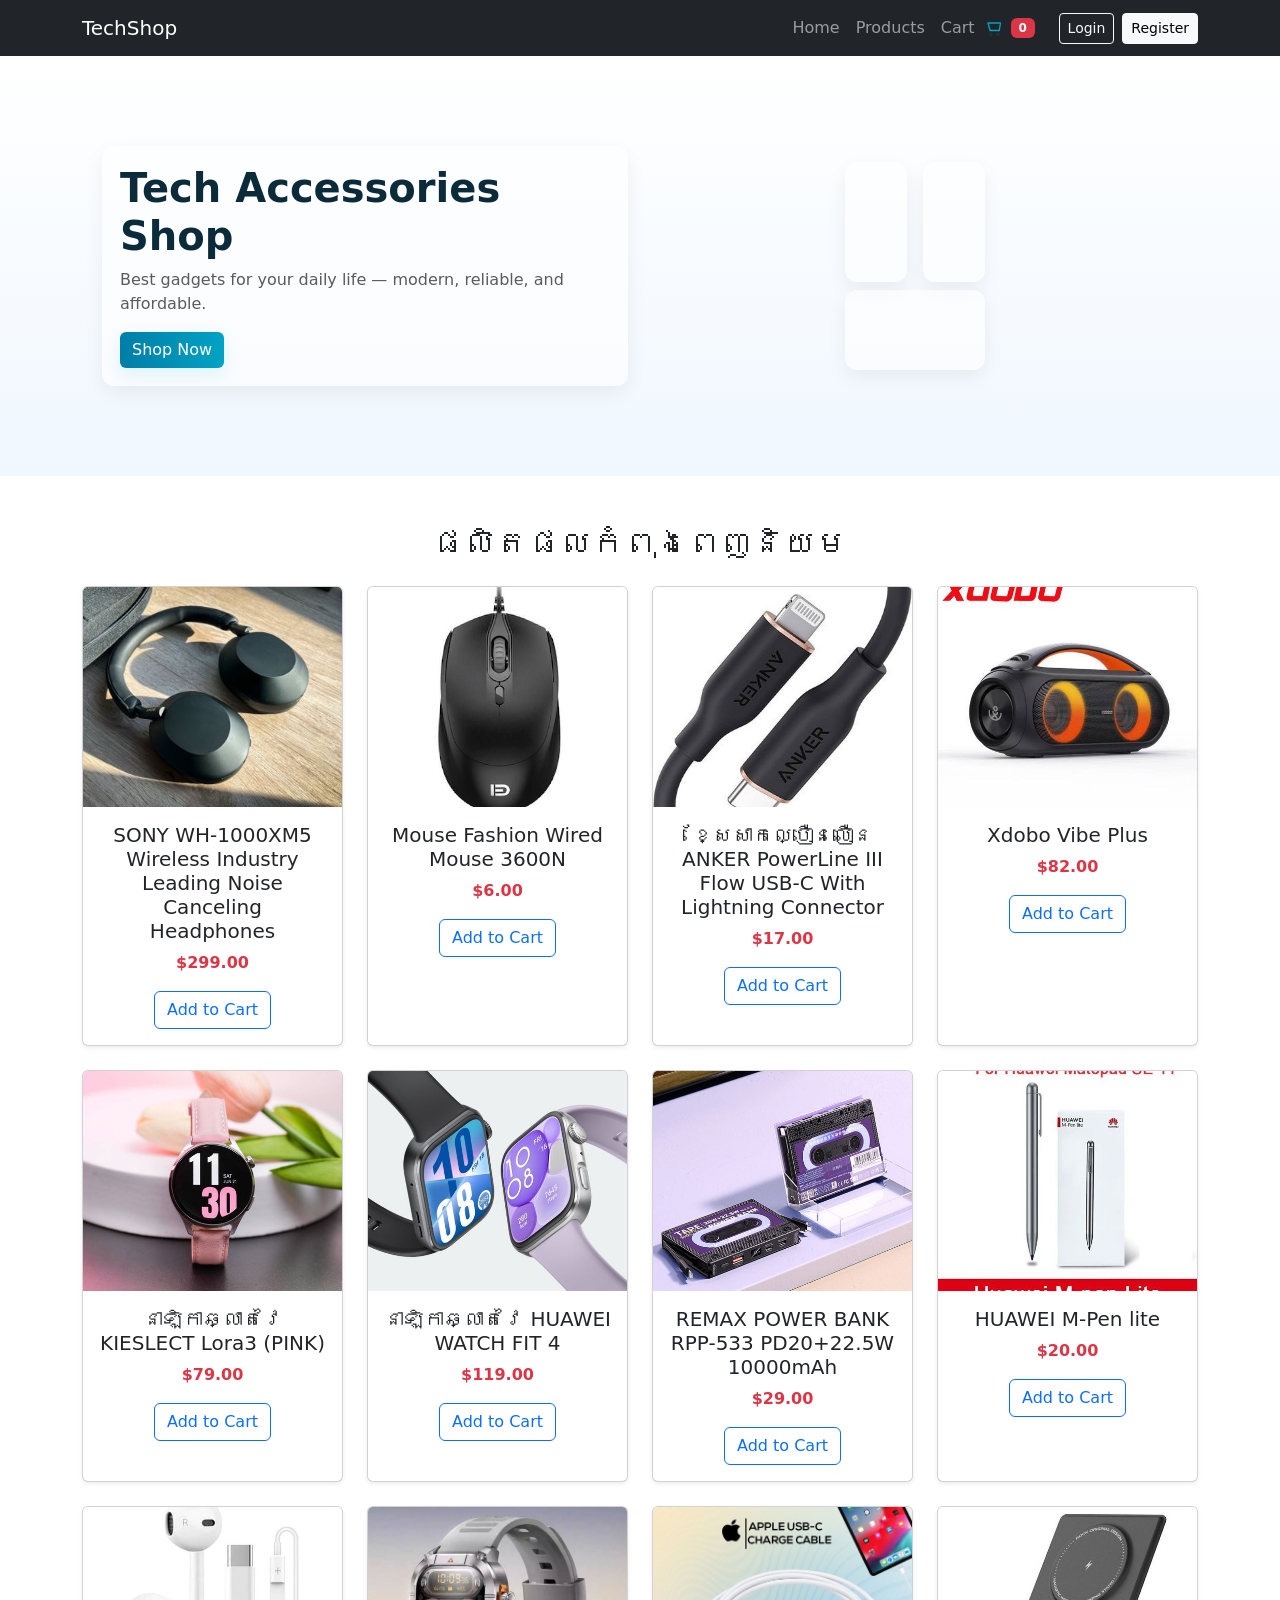
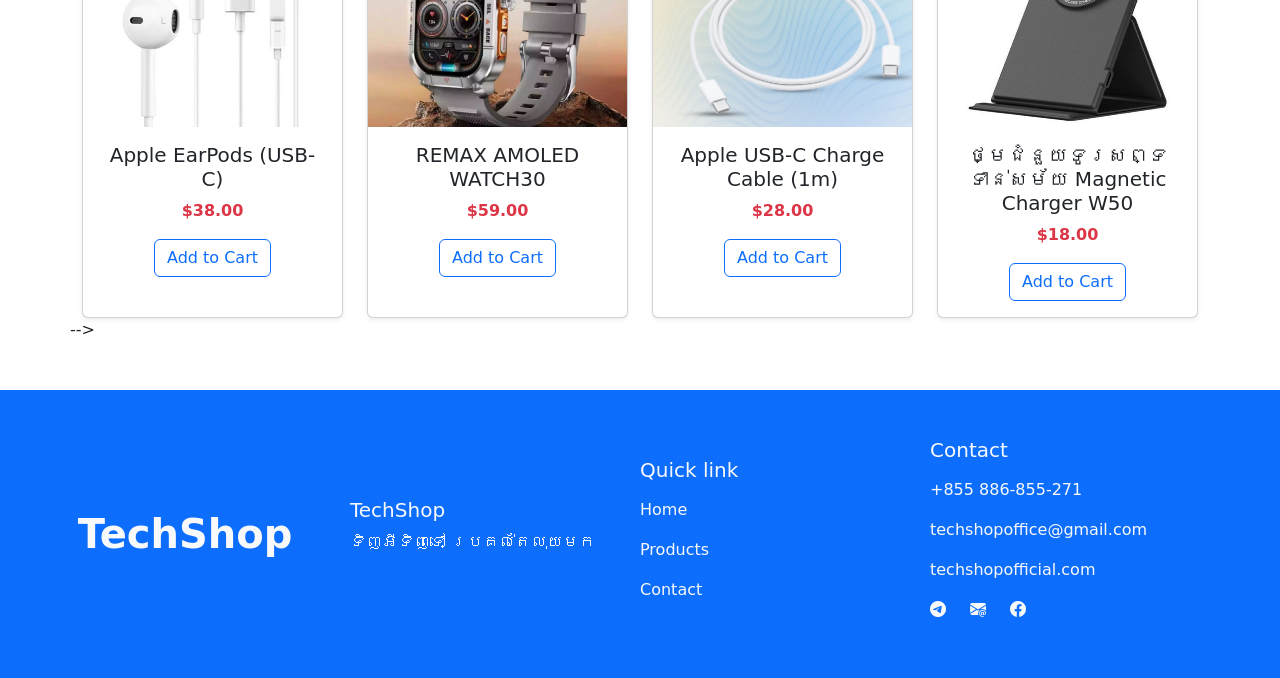
==== index.html @ 08ce8301 "1" ====
<!DOCTYPE html>
<html lang="en">
  <head>
    <meta charset="UTF-8" />
    <title>Tech Accessories Shop</title>
    <link href="assets/css/bootstrap.css" rel="stylesheet" />
    <link
      rel="stylesheet"
      href="https://cdn.jsdelivr.net/npm/bootstrap-icons@1.13.1/font/bootstrap-icons.min.css"
    />
    <link
      href="https://fonts.googleapis.com/css2?family=Hanuman:wght@100;300;400;700;900&display=swap"
      rel="stylesheet"
    />
    <link rel="stylesheet" href="css/style.css" />
    <link rel="stylesheet" href="assets/css/auth-cart.css" />
    <link rel="stylesheet" href="assets/css/hero-bg.css" />

    <style>
      .card-img-top {
        width: 100%;
        height: 220px;
        object-fit: cover;
      }
      .card {
        height: 100%;
        transition: transform 0.3s ease;
        cursor: pointer;
      }
      .card:hover {
        transform: scale(1.03);
        box-shadow: 0 6px 18px rgba(0, 0, 0, 0.12);
      }
    </style>
  </head>
  <body style="min-height: 100vh; display: flex; flex-direction: column">
    <!-- Navbar -->
    <nav class="navbar navbar-expand-lg navbar-dark bg-dark">
      <div class="container">
        <a class="navbar-brand" href="index.html">TechShop</a>
        <button
          class="navbar-toggler"
          type="button"
          data-bs-toggle="collapse"
          data-bs-target="#navbarNav"
        >
          <span class="navbar-toggler-icon"></span>
        </button>
        <div class="collapse navbar-collapse" id="navbarNav">
          <ul class="navbar-nav ms-auto align-items-center">
            <li class="nav-item">
              <a class="nav-link" href="index.html">Home</a>
            </li>
            <li class="nav-item">
              <a class="nav-link" href="products.html">Products</a>
            </li>
            <li class="nav-item">
              <a class="nav-link d-flex align-items-center" href="cart.html">
                Cart
                <img
                  src="assets/icons/cart.svg"
                  class="nav-icon ms-2"
                  alt="Cart"
                />
                <span id="cart-badge" class="badge bg-danger ms-2">0</span>
              </a>
            </li>
            <li class="nav-item">
              <div
                id="auth-container"
                class="d-flex align-items-center ms-3"
              ></div>
            </li>
          </ul>
        </div>
      </div>
    </nav>

    <!-- Hero Section -->
    <section class="hero-hero position-relative">
      <div class="hero-content container">
        <div class="row g-4 align-items-center">
          <div class="col-md-6">
            <div class="card-placeholder">
              <h1 class="fw-bold">Tech Accessories Shop</h1>
              <p class="text-muted">
                Best gadgets for your daily life — modern, reliable, and
                affordable.
              </p>
              <a href="products.html" class="btn btn-primary">Shop Now</a>
            </div>
          </div>
          <div class="col-md-6 d-none d-md-flex justify-content-center">
            <div class="row g-3">
              <div class="col-6">
                <div class="card-placeholder" style="height: 120px"></div>
              </div>
              <div class="col-6">
                <div class="card-placeholder" style="height: 120px"></div>
              </div>
              <div class="col-12 mt-2">
                <div class="card-placeholder" style="height: 80px"></div>
              </div>
            </div>
          </div>
        </div>
      </div>
      <!-- <div class="icon-group-hero">
        <img src="assets/icons/cart.svg" alt="cart" />
        <img src="assets/icons/search.svg" alt="search" />
        <img src="assets/icons/user.svg" alt="user" />
        <img src="assets/icons/phone.svg" alt="phone" />
        <img src="assets/icons/truck.svg" alt="truck" />
        <img src="assets/icons/tag.svg" alt="tag" />
      </div> -->
    </section>

    <!-- Products -->
    <section class="container my-5 flex-grow-1">
      <h2 class="text-center mb-4">ផលិតផលកំពុងពេញនិយម</h2>

      <div class="row g-4" id="homepage-products">
        <!-- Product cards inserted statically below -->
        <div class="col-md-3">
          <div class="card h-100 shadow-sm" onclick="goToDetail(1)">
            <img
              src="assets/images/sonyhead.jpg"
              class="card-img-top"
              alt="SONY WH-1000XM5"
            />
            <div class="card-body text-center">
              <h5 class="card-title">
                SONY WH-1000XM5 Wireless Industry Leading Noise Canceling
                Headphones
              </h5>
              <p class="card-text">
                <span class="text-danger fw-bold">$299.00</span>
              </p>
              <button
                class="btn btn-outline-primary"
                onclick="event.stopPropagation(); addToCart(1, 'SONY WH-1000XM5 Wireless Industry Leading Noise Canceling Headphones', 299)"
              >
                Add to Cart
              </button>
            </div>
          </div>
        </div>

        <div class="col-md-3">
          <div class="card h-100 shadow-sm" onclick="goToDetail(2)">
            <img
              src="assets/images/mouse.jpg"
              class="card-img-top"
              alt="Mouse Fashion Wired Mouse 3600N"
            />
            <div class="card-body text-center">
              <h5 class="card-title">Mouse Fashion Wired Mouse 3600N</h5>
              <p class="card-text">
                <span class="text-danger fw-bold">$6.00</span>
              </p>
              <button
                class="btn btn-outline-primary"
                onclick="event.stopPropagation(); addToCart(2, 'Mouse Fashion Wired Mouse 3600N', 6)"
              >
                Add to Cart
              </button>
            </div>
          </div>
        </div>

        <div class="col-md-3">
          <div class="card h-100 shadow-sm" onclick="goToDetail(3)">
            <img
              src="assets/images/chargAnker.jpg"
              class="card-img-top"
              alt="ANKER PowerLine III"
            />
            <div class="card-body text-center">
              <h5 class="card-title">
                ខ្សែសាកល្បឿនលឿន ANKER PowerLine III Flow USB-C With Lightning
                Connector
              </h5>
              <p class="card-text">
                <span class="text-danger fw-bold">$17.00</span>
              </p>
              <button
                class="btn btn-outline-primary"
                onclick="event.stopPropagation(); addToCart(3, 'ANKER PowerLine III Flow USB-C', 17)"
              >
                Add to Cart
              </button>
            </div>
          </div>
        </div>

        <div class="col-md-3">
          <div class="card h-100 shadow-sm" onclick="goToDetail(4)">
            <img
              src="assets/images/speaker.jpg"
              class="card-img-top"
              alt="Xdobo Vibe Plus"
            />
            <div class="card-body text-center">
              <h5 class="card-title">Xdobo Vibe Plus</h5>
              <p class="card-text">
                <span class="text-danger fw-bold">$82.00</span>
              </p>
              <button
                class="btn btn-outline-primary"
                onclick="event.stopPropagation(); addToCart(4, 'Xdobo Vibe Plus', 82)"
              >
                Add to Cart
              </button>
            </div>
          </div>
        </div>

        <!-- Row 2 -->
        <div class="col-md-3">
          <div class="card h-100 shadow-sm" onclick="goToDetail(7)">
            <img
              src="assets/images/នាឡិកាឆ្លាតវៃ ​KIESLECT Lora3 (PINK.jpg"
              class="card-img-top"
              alt="KIESLECT Lora3 (PINK)"
            />
            <div class="card-body text-center">
              <h5 class="card-title">នាឡិកាឆ្លាតវៃ KIESLECT Lora3 (PINK)</h5>
              <p class="card-text">
                <span class="text-danger fw-bold">$79.00</span>
              </p>
              <button
                class="btn btn-outline-primary"
                onclick="event.stopPropagation(); addToCart(7, 'KIESLECT Lora3 (PINK)', 79)"
              >
                Add to Cart
              </button>
            </div>
          </div>
        </div>

        <div class="col-md-3">
          <div class="card h-100 shadow-sm" onclick="goToDetail(8)">
            <img
              src="assets/images/HUAWEI WATCH FIT 4.jpg"
              class="card-img-top"
              alt="HUAWEI WATCH FIT 4"
            />
            <div class="card-body text-center">
              <h5 class="card-title">នាឡិកាឆ្លាតវៃ HUAWEI WATCH FIT 4</h5>
              <p class="card-text">
                <span class="text-danger fw-bold">$119.00</span>
              </p>
              <button
                class="btn btn-outline-primary"
                onclick="event.stopPropagation(); addToCart(8, 'HUAWEI WATCH FIT 4', 119)"
              >
                Add to Cart
              </button>
            </div>
          </div>
        </div>

        <div class="col-md-3">
          <div class="card h-100 shadow-sm" onclick="goToDetail(9)">
            <img
              src="assets/images/ថ្មជំនួយទូរសព្ទ REMAX POWER BANK RPP-533 PD20+22.5W 10000mAh.jpg"
              class="card-img-top"
              alt="REMAX Power Bank"
            />
            <div class="card-body text-center">
              <h5 class="card-title">
                REMAX POWER BANK RPP-533 PD20+22.5W 10000mAh
              </h5>
              <p class="card-text">
                <span class="text-danger fw-bold">$29.00</span>
              </p>
              <button
                class="btn btn-outline-primary"
                onclick="event.stopPropagation(); addToCart(9, 'REMAX POWER BANK RPP-533', 29)"
              >
                Add to Cart
              </button>
            </div>
          </div>
        </div>

        <div class="col-md-3">
          <div class="card h-100 shadow-sm" onclick="goToDetail(10)">
            <img
              src="assets/images/HUAWEI M-Pen lite.jpg"
              class="card-img-top"
              alt="HUAWEI M-Pen lite"
            />
            <div class="card-body text-center">
              <h5 class="card-title">HUAWEI M-Pen lite</h5>
              <p class="card-text">
                <span class="text-danger fw-bold">$20.00</span>
              </p>
              <button
                class="btn btn-outline-primary"
                onclick="event.stopPropagation(); addToCart(10, 'HUAWEI M-Pen lite', 20)"
              >
                Add to Cart
              </button>
            </div>
          </div>
        </div>

        <!-- Row 3 
      <div class="col-md-3">
        <div class="card h-100 shadow-sm" onclick="goToDetail(11)">
          <img src="assets/images/POWER BANK CUKTECH CP24 40W ( 20000mAh ).jpg" class="card-img-top" alt="POWER BANK CUKTECH CP24" />
          <div class="card-body text-center">
            <h5 class="card-title">POWER BANK CUKTECH CP24 40W (20000mAh)</h5>
            <p class="card-text"><span class="text-danger fw-bold">$39.00</span></p>
            <button class="btn btn-outline-primary" onclick="event.stopPropagation(); addToCart(11, 'POWER BANK CUKTECH CP24', 39)">
              Add to Cart
            </button>
          </div>
        </div>
      </div>

      <div class="col-md-3">
        <div class="card h-100 shadow-sm" onclick="goToDetail(12)">
          <img src="assets/images/adapter.jpg" class="card-img-top" alt="LDNIO USB-A+C HUB" />
          <div class="card-body text-center">
            <h5 class="card-title">LDNIO USB-A+C HUB 4 IN 1 Adapter DS-114uc</h5>
            <p class="card-text"><span class="text-danger fw-bold">$29.00</span></p>
            <button class="btn btn-outline-primary" onclick="event.stopPropagation(); addToCart(12, 'LDNIO USB-A+C HUB DS-114uc', 29)">
              Add to Cart
            </button>
          </div>
        </div>
      </div>

      <div class="col-md-3">
        <div class="card h-100 shadow-sm" onclick="goToDetail(13)">
          <img src="assets/images/Speaker Divoom Minitoo.jpg" class="card-img-top" alt="Speaker Divoom Minitoo" />
          <div class="card-body text-center">
            <h5 class="card-title">Speaker Divoom Minitoo</h5>
            <p class="card-text"><span class="text-danger fw-bold">$39.00</span></p>
            <button class="btn btn-outline-primary" onclick="event.stopPropagation(); addToCart(13, 'Speaker Divoom Minitoo', 39)">
              Add to Cart
            </button>
          </div>
        </div>
      </div> -->

        <!-- Row 4 
      <div class="col-md-3">
        <div class="card h-100 shadow-sm" onclick="goToDetail(14)">
          <img src="assets/images/BMTJ GRAMMY SINCE 2007.jpg" class="card-img-top" alt="BMTJ GRAMMY" />
          <div class="card-body text-center">
            <h5 class="card-title">BMTJ GRAMMY SINCE 2007</h5>
            <p class="card-text"><span class="text-danger fw-bold">$17.00</span></p>
            <button class="btn btn-outline-primary" onclick="event.stopPropagation(); addToCart(14, 'BMTJ GRAMMY SINCE 2007', 17)">
              Add to Cart
            </button>
          </div>
        </div>
      </div>

      <div class="col-md-3">
        <div class="card h-100 shadow-sm" onclick="goToDetail(15)">
          <img src="assets/images/Speaker Divoom Tiivoo2 (White).jpg" class="card-img-top" alt="Tiivoo2" />
          <div class="card-body text-center">
            <h5 class="card-title">Speaker Divoom Tiivoo2 (White)</h5>
            <p class="card-text"><span class="text-danger fw-bold">$69.00</span></p>
            <button class="btn btn-outline-primary" onclick="event.stopPropagation(); addToCart(15, 'Speaker Divoom Tiivoo2 (White)', 69)">
              Add to Cart
            </button>
          </div>
        </div>
      </div>

      <div class="col-md-3">
        <div class="card h-100 shadow-sm" onclick="goToDetail(16)">
          <img src="assets/images/ឧបករណ៍បំពងសម្លេង​ SONY SES-XE200 Bluetooth.jpg" class="card-img-top" alt="SONY SES-XE200" />
          <div class="card-body text-center">
            <h5 class="card-title">ឧបករណ៍បំពងសម្លេង SONY SES-XE200 Bluetooth</h5>
            <p class="card-text"><span class="text-danger fw-bold">$109.00</span></p>
            <button class="btn btn-outline-primary" onclick="event.stopPropagation(); addToCart(16, 'SONY SES-XE200 Bluetooth', 109)">
              Add to Cart
            </button>
          </div>
        </div>
      </div>

      <!-- Row 5 -->
        <div class="col-md-3">
          <div class="card h-100 shadow-sm" onclick="goToDetail(17)">
            <img
              src="assets/images/Apple EarPods គុណភាពខ្ពស និងប្រើឌុយ USB-C.jpg"
              class="card-img-top"
              alt="Apple EarPods"
            />
            <div class="card-body text-center">
              <h5 class="card-title">Apple EarPods (USB-C)</h5>
              <p class="card-text">
                <span class="text-danger fw-bold">$38.00</span>
              </p>
              <button
                class="btn btn-outline-primary"
                onclick="event.stopPropagation(); addToCart(17, 'Apple EarPods (USB-C)', 38)"
              >
                Add to Cart
              </button>
            </div>
          </div>
        </div>

        <div class="col-md-3">
          <div class="card h-100 shadow-sm" onclick="goToDetail(18)">
            <img
              src="assets/images/REMAX AMOLED WATCH30.jpg"
              class="card-img-top"
              alt="REMAX AMOLED WATCH30"
            />
            <div class="card-body text-center">
              <h5 class="card-title">REMAX AMOLED WATCH30</h5>
              <p class="card-text">
                <span class="text-danger fw-bold">$59.00</span>
              </p>
              <button
                class="btn btn-outline-primary"
                onclick="event.stopPropagation(); addToCart(18, 'REMAX AMOLED WATCH30', 59)"
              >
                Add to Cart
              </button>
            </div>
          </div>
        </div>

        <div class="col-md-3">
          <div class="card h-100 shadow-sm" onclick="goToDetail(19)">
            <img
              src="assets/images/Apple USB-C Charge Cable (1m).jpg"
              class="card-img-top"
              alt="Apple USB-C Cable"
            />
            <div class="card-body text-center">
              <h5 class="card-title">Apple USB-C Charge Cable (1m)</h5>
              <p class="card-text">
                <span class="text-danger fw-bold">$28.00</span>
              </p>
              <button
                class="btn btn-outline-primary"
                onclick="event.stopPropagation(); addToCart(19, 'Apple USB-C Charge Cable (1m)', 28)"
              >
                Add to Cart
              </button>
            </div>
          </div>
        </div>

        <div class="col-md-3">
          <div class="card h-100 shadow-sm" onclick="goToDetail(20)">
            <img
              src="assets/images/ថ្មជំនួយទូរសព្ទទាន់សម័យ Magnetic Charger W50.jpg"
              class="card-img-top"
              alt="Magnetic Charger W50"
            />
            <div class="card-body text-center">
              <h5 class="card-title">
                ថ្មជំនួយទូរសព្ទទាន់សម័យ Magnetic Charger W50
              </h5>
              <p class="card-text">
                <span class="text-danger fw-bold">$18.00</span>
              </p>
              <button
                class="btn btn-outline-primary"
                onclick="event.stopPropagation(); addToCart(20, 'Magnetic Charger W50', 18)"
              >
                Add to Cart
              </button>
            </div>
          </div>
        </div>
        -->
      </div>
    </section>

    <!-- Footer -->
    <footer class="">
      <div class="container-fluid bg-primary text-light">
        <nav class="navbar p-5">
          <div class="row align-items-center justify-content-between w-100">
            <div class="col-3 text-center">
              <a href="#" class="navbar-brand fs-1 fw-bold text-light"
                >TechShop</a
              >
            </div>
            <div class="col-3 text-start">
              <h5>TechShop</h5>
              <p>ទិញអីទិញទៅ ប្រគល់តែលុយមក​</p>
            </div>
            <div class="col-3 text-start">
              <h5>Quick link</h5>
              <ul class="navbar-nav">
                <li class="nav-item">
                  <a href="#" class="nav-link text-light">Home</a>
                </li>
                <li class="nav-item">
                  <a href="products.html" class="nav-link text-light"
                    >Products</a
                  >
                </li>
                <li class="nav-item">
                  <a href="#" class="nav-link text-light">Contact</a>
                </li>
              </ul>
            </div>
            <div class="col-3 text-start">
              <h5>Contact</h5>
              <ul class="navbar-nav">
                <li class="nav-item">
                  <a href="" class="nav-link text-light">+855 886-855-271</a>
                </li>
                <li class="nav-item">
                  <a href="#" class="nav-link text-light"
                    >techshopoffice@gmail.com</a
                  >
                </li>
                <li class="nav-item">
                  <a href="" class="nav-link text-light"
                    >techshopofficial.com</a
                  >
                </li>
              </ul>
              <ul class="navbar-nav d-flex flex-row gap-3">
                <li class="nav-item">
                  <a href="https://t.me/HORSOHENG" class="nav-link text-light"
                    ><i class="bi bi-telegram me-2"></i
                  ></a>
                </li>
                <li class="nav-item">
                  <a href="#" class="nav-link text-light"
                    ><i class="bi bi-envelope-at-fill me-2"></i
                  ></a>
                </li>
                <li class="nav-item">
                  <a
                    href="https://www.facebook.com/heng.mayweather"
                    class="nav-link text-light"
                    ><i class="bi bi-facebook me-2"></i
                  ></a>
                </li>
              </ul>
            </div>
          </div>
        </nav>
      </div>
    </footer>

    <!-- Bootstrap JS -->
    <script src="assets/js/bootstrap.bundle.min.js"></script>

    <!-- Add to Cart + Navigation JS -->
    <script>
      // Add to cart using localStorage (keeps cart after refresh)
      function addToCart(id, name, price) {
        let cart = JSON.parse(localStorage.getItem("cart")) || [];
        const existing = cart.find((i) => i.id === id);

        if (existing) {
          existing.quantity++;
        } else {
          cart.push({ id, name, price, quantity: 1 });
        }

        localStorage.setItem("cart", JSON.stringify(cart));
        // Simple feedback
        alert(name + " added to cart");
      }

      // Navigate to product detail page
      function goToDetail(id) {
        window.location.href = "product-detail.html?id=" + id;
      }
    </script>
    <script src="assets/js/auth-cart.js"></script>
  </body>
</html>
---- assets/css/auth-cart.css ----
/* auth-cart.css
   Paste this file to assets/css/auth-cart.css and include it in your pages.
*/

.auth-modal {
  position: fixed;
  inset: 0;
  display: flex;
  align-items: center;
  justify-content: center;
  background: rgba(0,0,0,0.45);
  z-index: 9999;
}
.auth-content {
  background: #fff;
  padding: 20px;
  border-radius: 8px;
  width: 320px;
  box-shadow: 0 8px 24px rgba(0,0,0,0.2);
}
.auth-content h5 {
  margin-bottom: 12px;
}
.auth-content .form-control {
  height: 40px;
}
---- assets/css/hero-bg.css ----
.hero-hero {
  background-image: url('../images/bg-hero.png');
  background-size: cover;
  background-position: center;
  background-repeat: no-repeat;
  min-height: 420px;
  display: flex;
  align-items: center;
  justify-content: center;
  padding: 60px 20px;
  color: #0b2b3a;
  position: relative;
  overflow: hidden;
}
.hero-hero::before {
  content: "";
  position: absolute;
  inset: 0;
  background: linear-gradient(180deg, rgba(255,255,255,0.6), rgba(230,242,255,0.6));
  pointer-events: none;
}
.hero-content { position: relative; z-index: 2; max-width: 1100px; width: 100%; }
.card-placeholder {
  background: rgba(255,255,255,0.6);
  border-radius: 12px;
  box-shadow: 0 8px 20px rgba(0,0,0,0.06);
  padding: 18px;
}
.icon-group-hero { position: absolute; right: 28px; bottom: 18px; display: flex; gap: 12px; z-index: 3; }
.icon-group-hero img, .icon-group-hero svg {
  width: 36px; height: 36px; border-radius: 6px; padding: 6px;
  background: rgba(255,255,255,0.6); box-shadow: 0 6px 14px rgba(0,0,0,0.06);
}
.nav-icon { width:20px; height:20px; vertical-align:middle; margin-left:6px; filter: drop-shadow(0 1px 0 rgba(0,0,0,0.05)); }
.btn-primary {
  background: linear-gradient(90deg,#007ea7,#00a3c4); border: none; box-shadow: 0 6px 18px rgba(0,163,196,0.12);
}
.btn-primary:hover { transform: translateY(-2px); }
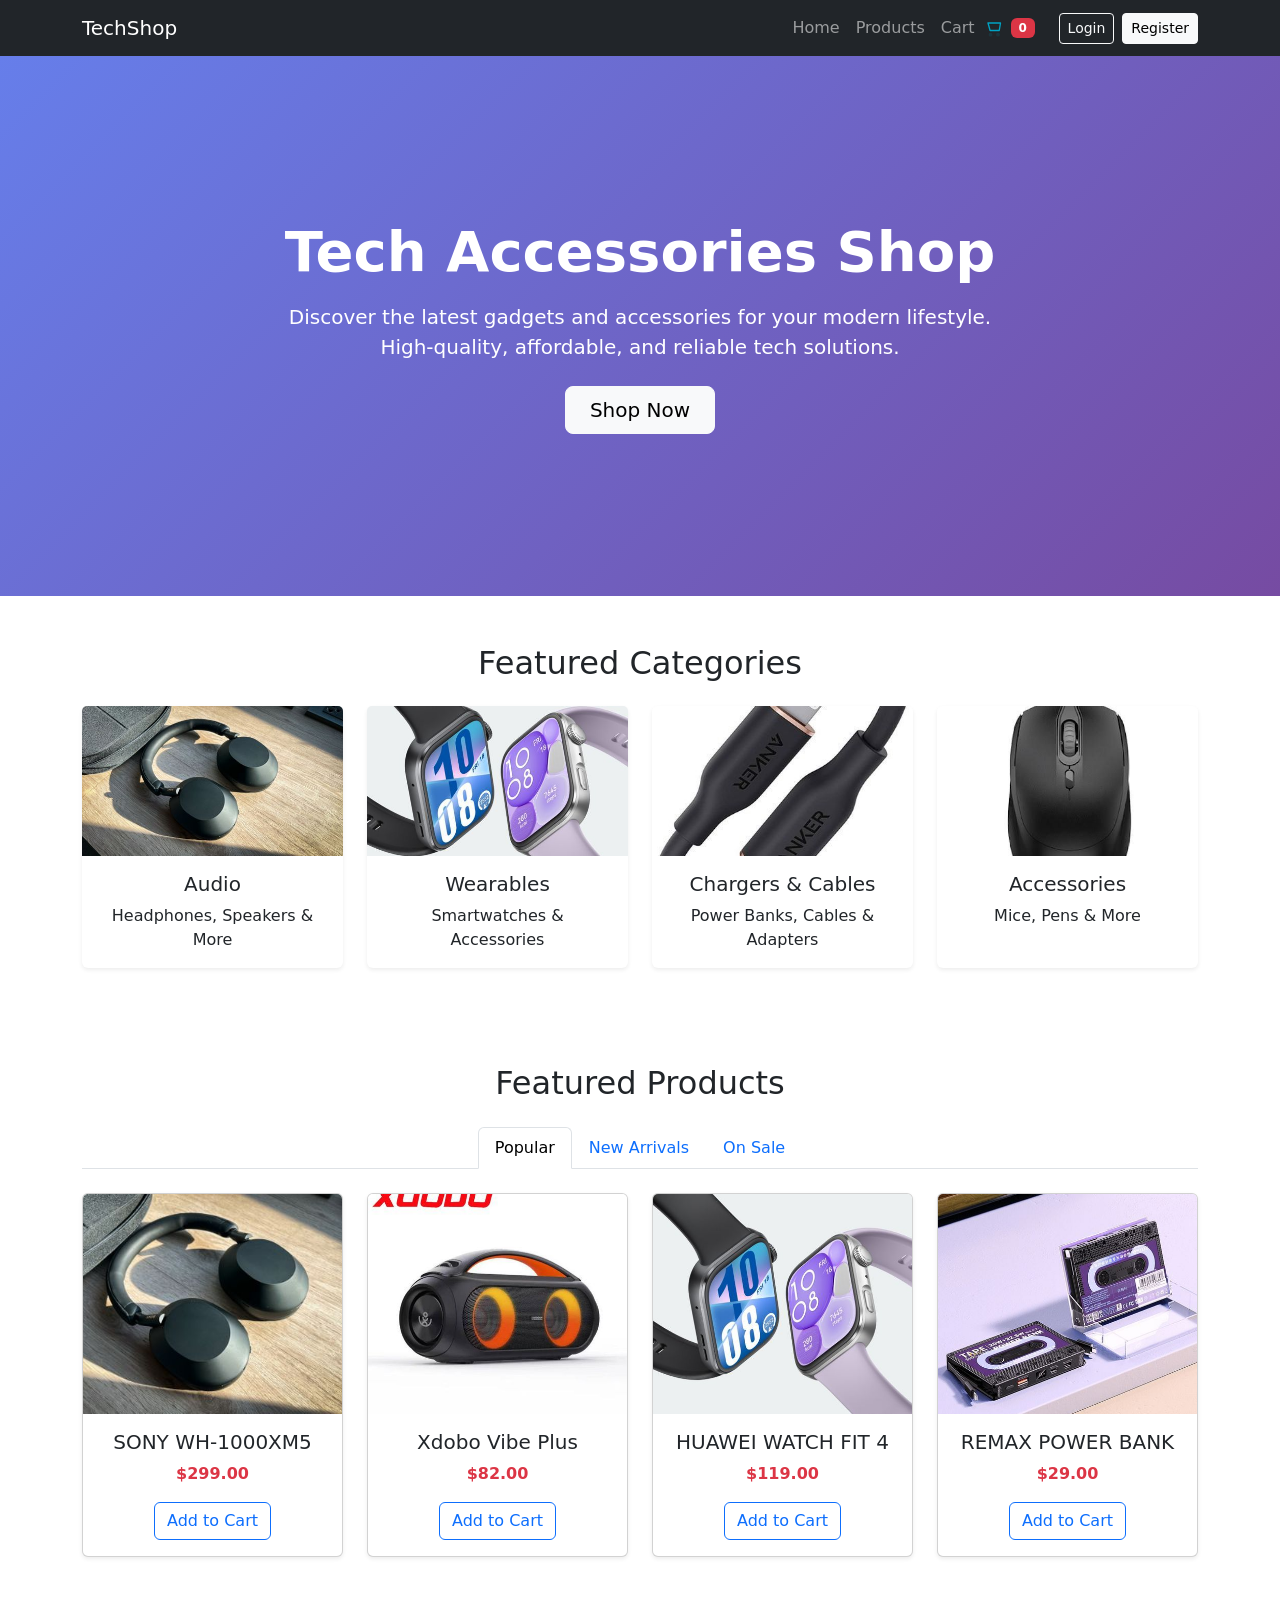
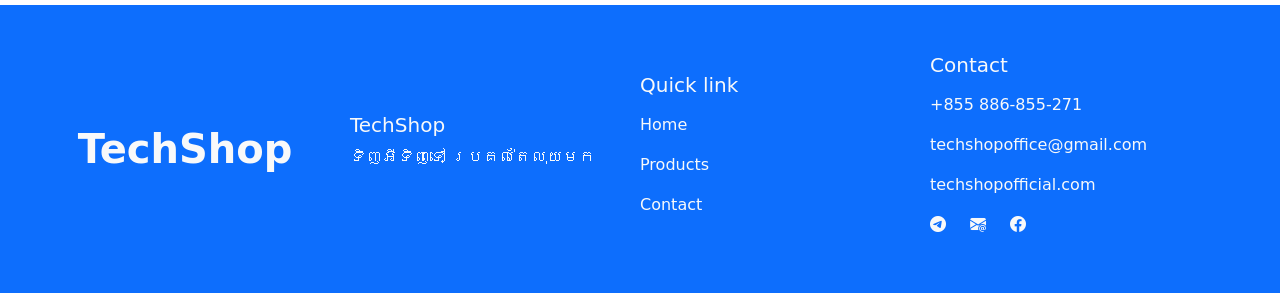
==== commit 972a7d9f: "2" ====
--- a/index.html
+++ b/index.html
@@ -30,6 +30,11 @@
       .card:hover {
         transform: scale(1.03);
         box-shadow: 0 6px 18px rgba(0, 0, 0, 0.12);
+      }
+      .category-card:hover {
+        transform: scale(1.05);
+        box-shadow: 0 8px 25px rgba(0, 0, 0, 0.15);
+        cursor: pointer;
       }
     </style>
   </head>
@@ -77,408 +82,469 @@
     </nav>
 
     <!-- Hero Section -->
-    <section class="hero-hero position-relative">
-      <div class="hero-content container">
-        <div class="row g-4 align-items-center">
-          <div class="col-md-6">
-            <div class="card-placeholder">
-              <h1 class="fw-bold">Tech Accessories Shop</h1>
-              <p class="text-muted">
-                Best gadgets for your daily life — modern, reliable, and
-                affordable.
-              </p>
-              <a href="products.html" class="btn btn-primary">Shop Now</a>
-            </div>
-          </div>
-          <div class="col-md-6 d-none d-md-flex justify-content-center">
-            <div class="row g-3">
-              <div class="col-6">
-                <div class="card-placeholder" style="height: 120px"></div>
-              </div>
-              <div class="col-6">
-                <div class="card-placeholder" style="height: 120px"></div>
-              </div>
-              <div class="col-12 mt-2">
-                <div class="card-placeholder" style="height: 80px"></div>
-              </div>
-            </div>
+    <section
+      class="hero-section position-relative text-center text-white py-5"
+      style="
+        background: linear-gradient(135deg, #667eea 0%, #764ba2 100%);
+        min-height: 60vh;
+        display: flex;
+        align-items: center;
+      "
+    >
+      <div class="container">
+        <div class="row justify-content-center">
+          <div class="col-lg-8">
+            <h1 class="display-4 fw-bold mb-3">Tech Accessories Shop</h1>
+            <p class="lead mb-4">
+              Discover the latest gadgets and accessories for your modern
+              lifestyle. High-quality, affordable, and reliable tech solutions.
+            </p>
+            <a href="products.html" class="btn btn-light btn-lg px-4 py-2"
+              >Shop Now</a
+            >
           </div>
         </div>
       </div>
-      <!-- <div class="icon-group-hero">
-        <img src="assets/icons/cart.svg" alt="cart" />
-        <img src="assets/icons/search.svg" alt="search" />
-        <img src="assets/icons/user.svg" alt="user" />
-        <img src="assets/icons/phone.svg" alt="phone" />
-        <img src="assets/icons/truck.svg" alt="truck" />
-        <img src="assets/icons/tag.svg" alt="tag" />
-      </div> -->
     </section>
 
-    <!-- Products -->
-    <section class="container my-5 flex-grow-1">
-      <h2 class="text-center mb-4">ផលិតផលកំពុងពេញនិយម</h2>
-
-      <div class="row g-4" id="homepage-products">
-        <!-- Product cards inserted statically below -->
+    <!-- Featured Categories -->
+    <section class="container my-5">
+      <h2 class="text-center mb-4">Featured Categories</h2>
+      <div class="row g-4">
         <div class="col-md-3">
-          <div class="card h-100 shadow-sm" onclick="goToDetail(1)">
+          <div
+            class="card text-center border-0 shadow-sm category-card"
+            onclick="window.location.href='products.html?category=audio'"
+          >
             <img
               src="assets/images/sonyhead.jpg"
               class="card-img-top"
-              alt="SONY WH-1000XM5"
+              alt="Audio"
+              style="height: 150px; object-fit: cover"
             />
-            <div class="card-body text-center">
-              <h5 class="card-title">
-                SONY WH-1000XM5 Wireless Industry Leading Noise Canceling
-                Headphones
-              </h5>
-              <p class="card-text">
-                <span class="text-danger fw-bold">$299.00</span>
-              </p>
-              <button
-                class="btn btn-outline-primary"
-                onclick="event.stopPropagation(); addToCart(1, 'SONY WH-1000XM5 Wireless Industry Leading Noise Canceling Headphones', 299)"
-              >
-                Add to Cart
-              </button>
-            </div>
-          </div>
-        </div>
-
+            <div class="card-body">
+              <h5 class="card-title">Audio</h5>
+              <p class="card-text">Headphones, Speakers & More</p>
+            </div>
+          </div>
+        </div>
         <div class="col-md-3">
-          <div class="card h-100 shadow-sm" onclick="goToDetail(2)">
+          <div
+            class="card text-center border-0 shadow-sm category-card"
+            onclick="window.location.href='products.html?category=wearables'"
+          >
+            <img
+              src="assets/images/HUAWEI WATCH FIT 4.jpg"
+              class="card-img-top"
+              alt="Wearables"
+              style="height: 150px; object-fit: cover"
+            />
+            <div class="card-body">
+              <h5 class="card-title">Wearables</h5>
+              <p class="card-text">Smartwatches & Accessories</p>
+            </div>
+          </div>
+        </div>
+        <div class="col-md-3">
+          <div
+            class="card text-center border-0 shadow-sm category-card"
+            onclick="window.location.href='products.html?category=chargers'"
+          >
+            <img
+              src="assets/images/chargAnker.jpg"
+              class="card-img-top"
+              alt="Chargers"
+              style="height: 150px; object-fit: cover"
+            />
+            <div class="card-body">
+              <h5 class="card-title">Chargers & Cables</h5>
+              <p class="card-text">Power Banks, Cables & Adapters</p>
+            </div>
+          </div>
+        </div>
+        <div class="col-md-3">
+          <div
+            class="card text-center border-0 shadow-sm category-card"
+            onclick="window.location.href='products.html?category=accessories'"
+          >
             <img
               src="assets/images/mouse.jpg"
               class="card-img-top"
-              alt="Mouse Fashion Wired Mouse 3600N"
+              alt="Accessories"
+              style="height: 150px; object-fit: cover"
             />
-            <div class="card-body text-center">
-              <h5 class="card-title">Mouse Fashion Wired Mouse 3600N</h5>
-              <p class="card-text">
-                <span class="text-danger fw-bold">$6.00</span>
-              </p>
-              <button
-                class="btn btn-outline-primary"
-                onclick="event.stopPropagation(); addToCart(2, 'Mouse Fashion Wired Mouse 3600N', 6)"
-              >
-                Add to Cart
-              </button>
-            </div>
-          </div>
-        </div>
-
-        <div class="col-md-3">
-          <div class="card h-100 shadow-sm" onclick="goToDetail(3)">
-            <img
-              src="assets/images/chargAnker.jpg"
-              class="card-img-top"
-              alt="ANKER PowerLine III"
-            />
-            <div class="card-body text-center">
-              <h5 class="card-title">
-                ខ្សែសាកល្បឿនលឿន ANKER PowerLine III Flow USB-C With Lightning
-                Connector
-              </h5>
-              <p class="card-text">
-                <span class="text-danger fw-bold">$17.00</span>
-              </p>
-              <button
-                class="btn btn-outline-primary"
-                onclick="event.stopPropagation(); addToCart(3, 'ANKER PowerLine III Flow USB-C', 17)"
-              >
-                Add to Cart
-              </button>
-            </div>
-          </div>
-        </div>
-
-        <div class="col-md-3">
-          <div class="card h-100 shadow-sm" onclick="goToDetail(4)">
-            <img
-              src="assets/images/speaker.jpg"
-              class="card-img-top"
-              alt="Xdobo Vibe Plus"
-            />
-            <div class="card-body text-center">
-              <h5 class="card-title">Xdobo Vibe Plus</h5>
-              <p class="card-text">
-                <span class="text-danger fw-bold">$82.00</span>
-              </p>
-              <button
-                class="btn btn-outline-primary"
-                onclick="event.stopPropagation(); addToCart(4, 'Xdobo Vibe Plus', 82)"
-              >
-                Add to Cart
-              </button>
-            </div>
-          </div>
-        </div>
-
-        <!-- Row 2 -->
-        <div class="col-md-3">
-          <div class="card h-100 shadow-sm" onclick="goToDetail(7)">
-            <img
-              src="assets/images/នាឡិកាឆ្លាតវៃ ​KIESLECT Lora3 (PINK.jpg"
-              class="card-img-top"
-              alt="KIESLECT Lora3 (PINK)"
-            />
-            <div class="card-body text-center">
-              <h5 class="card-title">នាឡិកាឆ្លាតវៃ KIESLECT Lora3 (PINK)</h5>
-              <p class="card-text">
-                <span class="text-danger fw-bold">$79.00</span>
-              </p>
-              <button
-                class="btn btn-outline-primary"
-                onclick="event.stopPropagation(); addToCart(7, 'KIESLECT Lora3 (PINK)', 79)"
-              >
-                Add to Cart
-              </button>
-            </div>
-          </div>
-        </div>
-
-        <div class="col-md-3">
-          <div class="card h-100 shadow-sm" onclick="goToDetail(8)">
-            <img
-              src="assets/images/HUAWEI WATCH FIT 4.jpg"
-              class="card-img-top"
-              alt="HUAWEI WATCH FIT 4"
-            />
-            <div class="card-body text-center">
-              <h5 class="card-title">នាឡិកាឆ្លាតវៃ HUAWEI WATCH FIT 4</h5>
-              <p class="card-text">
-                <span class="text-danger fw-bold">$119.00</span>
-              </p>
-              <button
-                class="btn btn-outline-primary"
-                onclick="event.stopPropagation(); addToCart(8, 'HUAWEI WATCH FIT 4', 119)"
-              >
-                Add to Cart
-              </button>
-            </div>
-          </div>
-        </div>
-
-        <div class="col-md-3">
-          <div class="card h-100 shadow-sm" onclick="goToDetail(9)">
-            <img
-              src="assets/images/ថ្មជំនួយទូរសព្ទ REMAX POWER BANK RPP-533 PD20+22.5W 10000mAh.jpg"
-              class="card-img-top"
-              alt="REMAX Power Bank"
-            />
-            <div class="card-body text-center">
-              <h5 class="card-title">
-                REMAX POWER BANK RPP-533 PD20+22.5W 10000mAh
-              </h5>
-              <p class="card-text">
-                <span class="text-danger fw-bold">$29.00</span>
-              </p>
-              <button
-                class="btn btn-outline-primary"
-                onclick="event.stopPropagation(); addToCart(9, 'REMAX POWER BANK RPP-533', 29)"
-              >
-                Add to Cart
-              </button>
-            </div>
-          </div>
-        </div>
-
-        <div class="col-md-3">
-          <div class="card h-100 shadow-sm" onclick="goToDetail(10)">
-            <img
-              src="assets/images/HUAWEI M-Pen lite.jpg"
-              class="card-img-top"
-              alt="HUAWEI M-Pen lite"
-            />
-            <div class="card-body text-center">
-              <h5 class="card-title">HUAWEI M-Pen lite</h5>
-              <p class="card-text">
-                <span class="text-danger fw-bold">$20.00</span>
-              </p>
-              <button
-                class="btn btn-outline-primary"
-                onclick="event.stopPropagation(); addToCart(10, 'HUAWEI M-Pen lite', 20)"
-              >
-                Add to Cart
-              </button>
-            </div>
-          </div>
-        </div>
-
-        <!-- Row 3 
-      <div class="col-md-3">
-        <div class="card h-100 shadow-sm" onclick="goToDetail(11)">
-          <img src="assets/images/POWER BANK CUKTECH CP24 40W ( 20000mAh ).jpg" class="card-img-top" alt="POWER BANK CUKTECH CP24" />
-          <div class="card-body text-center">
-            <h5 class="card-title">POWER BANK CUKTECH CP24 40W (20000mAh)</h5>
-            <p class="card-text"><span class="text-danger fw-bold">$39.00</span></p>
-            <button class="btn btn-outline-primary" onclick="event.stopPropagation(); addToCart(11, 'POWER BANK CUKTECH CP24', 39)">
-              Add to Cart
-            </button>
-          </div>
-        </div>
-      </div>
-
-      <div class="col-md-3">
-        <div class="card h-100 shadow-sm" onclick="goToDetail(12)">
-          <img src="assets/images/adapter.jpg" class="card-img-top" alt="LDNIO USB-A+C HUB" />
-          <div class="card-body text-center">
-            <h5 class="card-title">LDNIO USB-A+C HUB 4 IN 1 Adapter DS-114uc</h5>
-            <p class="card-text"><span class="text-danger fw-bold">$29.00</span></p>
-            <button class="btn btn-outline-primary" onclick="event.stopPropagation(); addToCart(12, 'LDNIO USB-A+C HUB DS-114uc', 29)">
-              Add to Cart
-            </button>
-          </div>
-        </div>
-      </div>
-
-      <div class="col-md-3">
-        <div class="card h-100 shadow-sm" onclick="goToDetail(13)">
-          <img src="assets/images/Speaker Divoom Minitoo.jpg" class="card-img-top" alt="Speaker Divoom Minitoo" />
-          <div class="card-body text-center">
-            <h5 class="card-title">Speaker Divoom Minitoo</h5>
-            <p class="card-text"><span class="text-danger fw-bold">$39.00</span></p>
-            <button class="btn btn-outline-primary" onclick="event.stopPropagation(); addToCart(13, 'Speaker Divoom Minitoo', 39)">
-              Add to Cart
-            </button>
-          </div>
-        </div>
-      </div> -->
-
-        <!-- Row 4 
-      <div class="col-md-3">
-        <div class="card h-100 shadow-sm" onclick="goToDetail(14)">
-          <img src="assets/images/BMTJ GRAMMY SINCE 2007.jpg" class="card-img-top" alt="BMTJ GRAMMY" />
-          <div class="card-body text-center">
-            <h5 class="card-title">BMTJ GRAMMY SINCE 2007</h5>
-            <p class="card-text"><span class="text-danger fw-bold">$17.00</span></p>
-            <button class="btn btn-outline-primary" onclick="event.stopPropagation(); addToCart(14, 'BMTJ GRAMMY SINCE 2007', 17)">
-              Add to Cart
-            </button>
-          </div>
-        </div>
-      </div>
-
-      <div class="col-md-3">
-        <div class="card h-100 shadow-sm" onclick="goToDetail(15)">
-          <img src="assets/images/Speaker Divoom Tiivoo2 (White).jpg" class="card-img-top" alt="Tiivoo2" />
-          <div class="card-body text-center">
-            <h5 class="card-title">Speaker Divoom Tiivoo2 (White)</h5>
-            <p class="card-text"><span class="text-danger fw-bold">$69.00</span></p>
-            <button class="btn btn-outline-primary" onclick="event.stopPropagation(); addToCart(15, 'Speaker Divoom Tiivoo2 (White)', 69)">
-              Add to Cart
-            </button>
-          </div>
-        </div>
-      </div>
-
-      <div class="col-md-3">
-        <div class="card h-100 shadow-sm" onclick="goToDetail(16)">
-          <img src="assets/images/ឧបករណ៍បំពងសម្លេង​ SONY SES-XE200 Bluetooth.jpg" class="card-img-top" alt="SONY SES-XE200" />
-          <div class="card-body text-center">
-            <h5 class="card-title">ឧបករណ៍បំពងសម្លេង SONY SES-XE200 Bluetooth</h5>
-            <p class="card-text"><span class="text-danger fw-bold">$109.00</span></p>
-            <button class="btn btn-outline-primary" onclick="event.stopPropagation(); addToCart(16, 'SONY SES-XE200 Bluetooth', 109)">
-              Add to Cart
-            </button>
-          </div>
-        </div>
-      </div>
-
-      <!-- Row 5 -->
-        <div class="col-md-3">
-          <div class="card h-100 shadow-sm" onclick="goToDetail(17)">
-            <img
-              src="assets/images/Apple EarPods គុណភាពខ្ពស និងប្រើឌុយ USB-C.jpg"
-              class="card-img-top"
-              alt="Apple EarPods"
-            />
-            <div class="card-body text-center">
-              <h5 class="card-title">Apple EarPods (USB-C)</h5>
-              <p class="card-text">
-                <span class="text-danger fw-bold">$38.00</span>
-              </p>
-              <button
-                class="btn btn-outline-primary"
-                onclick="event.stopPropagation(); addToCart(17, 'Apple EarPods (USB-C)', 38)"
-              >
-                Add to Cart
-              </button>
-            </div>
-          </div>
-        </div>
-
-        <div class="col-md-3">
-          <div class="card h-100 shadow-sm" onclick="goToDetail(18)">
-            <img
-              src="assets/images/REMAX AMOLED WATCH30.jpg"
-              class="card-img-top"
-              alt="REMAX AMOLED WATCH30"
-            />
-            <div class="card-body text-center">
-              <h5 class="card-title">REMAX AMOLED WATCH30</h5>
-              <p class="card-text">
-                <span class="text-danger fw-bold">$59.00</span>
-              </p>
-              <button
-                class="btn btn-outline-primary"
-                onclick="event.stopPropagation(); addToCart(18, 'REMAX AMOLED WATCH30', 59)"
-              >
-                Add to Cart
-              </button>
-            </div>
-          </div>
-        </div>
-
-        <div class="col-md-3">
-          <div class="card h-100 shadow-sm" onclick="goToDetail(19)">
-            <img
-              src="assets/images/Apple USB-C Charge Cable (1m).jpg"
-              class="card-img-top"
-              alt="Apple USB-C Cable"
-            />
-            <div class="card-body text-center">
-              <h5 class="card-title">Apple USB-C Charge Cable (1m)</h5>
-              <p class="card-text">
-                <span class="text-danger fw-bold">$28.00</span>
-              </p>
-              <button
-                class="btn btn-outline-primary"
-                onclick="event.stopPropagation(); addToCart(19, 'Apple USB-C Charge Cable (1m)', 28)"
-              >
-                Add to Cart
-              </button>
-            </div>
-          </div>
-        </div>
-
-        <div class="col-md-3">
-          <div class="card h-100 shadow-sm" onclick="goToDetail(20)">
-            <img
-              src="assets/images/ថ្មជំនួយទូរសព្ទទាន់សម័យ Magnetic Charger W50.jpg"
-              class="card-img-top"
-              alt="Magnetic Charger W50"
-            />
-            <div class="card-body text-center">
-              <h5 class="card-title">
-                ថ្មជំនួយទូរសព្ទទាន់សម័យ Magnetic Charger W50
-              </h5>
-              <p class="card-text">
-                <span class="text-danger fw-bold">$18.00</span>
-              </p>
-              <button
-                class="btn btn-outline-primary"
-                onclick="event.stopPropagation(); addToCart(20, 'Magnetic Charger W50', 18)"
-              >
-                Add to Cart
-              </button>
-            </div>
-          </div>
-        </div>
-        -->
+            <div class="card-body">
+              <h5 class="card-title">Accessories</h5>
+              <p class="card-text">Mice, Pens & More</p>
+            </div>
+          </div>
+        </div>
       </div>
     </section>
+
+    <!-- Featured Products -->
+    <section class="container my-5">
+      <h2 class="text-center mb-4">Featured Products</h2>
+      <ul
+        class="nav nav-tabs justify-content-center mb-4"
+        id="productTabs"
+        role="tablist"
+      >
+        <li class="nav-item" role="presentation">
+          <button
+            class="nav-link active"
+            id="popular-tab"
+            data-bs-toggle="tab"
+            data-bs-target="#popular"
+            type="button"
+            role="tab"
+            aria-controls="popular"
+            aria-selected="true"
+          >
+            Popular
+          </button>
+        </li>
+        <li class="nav-item" role="presentation">
+          <button
+            class="nav-link"
+            id="new-tab"
+            data-bs-toggle="tab"
+            data-bs-target="#new"
+            type="button"
+            role="tab"
+            aria-controls="new"
+            aria-selected="false"
+          >
+            New Arrivals
+          </button>
+        </li>
+        <li class="nav-item" role="presentation">
+          <button
+            class="nav-link"
+            id="sale-tab"
+            data-bs-toggle="tab"
+            data-bs-target="#sale"
+            type="button"
+            role="tab"
+            aria-controls="sale"
+            aria-selected="false"
+          >
+            On Sale
+          </button>
+        </li>
+      </ul>
+      <div class="tab-content" id="productTabsContent">
+        <div
+          class="tab-pane fade show active"
+          id="popular"
+          role="tabpanel"
+          aria-labelledby="popular-tab"
+        >
+          <div class="row g-4">
+            <!-- Popular products -->
+            <div class="col-md-3">
+              <div class="card h-100 shadow-sm" onclick="goToDetail(1)">
+                <img
+                  src="assets/images/sonyhead.jpg"
+                  class="card-img-top"
+                  alt="SONY WH-1000XM5"
+                />
+                <div class="card-body text-center">
+                  <h5 class="card-title">SONY WH-1000XM5</h5>
+                  <p class="card-text">
+                    <span class="text-danger fw-bold">$299.00</span>
+                  </p>
+                  <button
+                    class="btn btn-outline-primary"
+                    onclick="event.stopPropagation(); addToCart(1, 'SONY WH-1000XM5', 299)"
+                  >
+                    Add to Cart
+                  </button>
+                </div>
+              </div>
+            </div>
+            <div class="col-md-3">
+              <div class="card h-100 shadow-sm" onclick="goToDetail(4)">
+                <img
+                  src="assets/images/speaker.jpg"
+                  class="card-img-top"
+                  alt="Xdobo Vibe Plus"
+                />
+                <div class="card-body text-center">
+                  <h5 class="card-title">Xdobo Vibe Plus</h5>
+                  <p class="card-text">
+                    <span class="text-danger fw-bold">$82.00</span>
+                  </p>
+                  <button
+                    class="btn btn-outline-primary"
+                    onclick="event.stopPropagation(); addToCart(4, 'Xdobo Vibe Plus', 82)"
+                  >
+                    Add to Cart
+                  </button>
+                </div>
+              </div>
+            </div>
+            <div class="col-md-3">
+              <div class="card h-100 shadow-sm" onclick="goToDetail(8)">
+                <img
+                  src="assets/images/HUAWEI WATCH FIT 4.jpg"
+                  class="card-img-top"
+                  alt="HUAWEI WATCH FIT 4"
+                />
+                <div class="card-body text-center">
+                  <h5 class="card-title">HUAWEI WATCH FIT 4</h5>
+                  <p class="card-text">
+                    <span class="text-danger fw-bold">$119.00</span>
+                  </p>
+                  <button
+                    class="btn btn-outline-primary"
+                    onclick="event.stopPropagation(); addToCart(8, 'HUAWEI WATCH FIT 4', 119)"
+                  >
+                    Add to Cart
+                  </button>
+                </div>
+              </div>
+            </div>
+            <div class="col-md-3">
+              <div class="card h-100 shadow-sm" onclick="goToDetail(9)">
+                <img
+                  src="assets/images/ថ្មជំនួយទូរសព្ទ REMAX POWER BANK RPP-533 PD20+22.5W 10000mAh.jpg"
+                  class="card-img-top"
+                  alt="REMAX Power Bank"
+                />
+                <div class="card-body text-center">
+                  <h5 class="card-title">REMAX POWER BANK</h5>
+                  <p class="card-text">
+                    <span class="text-danger fw-bold">$29.00</span>
+                  </p>
+                  <button
+                    class="btn btn-outline-primary"
+                    onclick="event.stopPropagation(); addToCart(9, 'REMAX POWER BANK', 29)"
+                  >
+                    Add to Cart
+                  </button>
+                </div>
+              </div>
+            </div>
+          </div>
+        </div>
+        <div
+          class="tab-pane fade"
+          id="new"
+          role="tabpanel"
+          aria-labelledby="new-tab"
+        >
+          <div class="row g-4">
+            <!-- New arrivals -->
+            <div class="col-md-3">
+              <div class="card h-100 shadow-sm" onclick="goToDetail(17)">
+                <img
+                  src="assets/images/Apple EarPods គុណភាពខ្ពស និងប្រើឌុយ USB-C.jpg"
+                  class="card-img-top"
+                  alt="Apple EarPods"
+                />
+                <div class="card-body text-center">
+                  <h5 class="card-title">Apple EarPods (USB-C)</h5>
+                  <p class="card-text">
+                    <span class="text-danger fw-bold">$38.00</span>
+                  </p>
+                  <button
+                    class="btn btn-outline-primary"
+                    onclick="event.stopPropagation(); addToCart(17, 'Apple EarPods (USB-C)', 38)"
+                  >
+                    Add to Cart
+                  </button>
+                </div>
+              </div>
+            </div>
+            <div class="col-md-3">
+              <div class="card h-100 shadow-sm" onclick="goToDetail(18)">
+                <img
+                  src="assets/images/REMAX AMOLED WATCH30.jpg"
+                  class="card-img-top"
+                  alt="REMAX AMOLED WATCH30"
+                />
+                <div class="card-body text-center">
+                  <h5 class="card-title">REMAX AMOLED WATCH30</h5>
+                  <p class="card-text">
+                    <span class="text-danger fw-bold">$59.00</span>
+                  </p>
+                  <button
+                    class="btn btn-outline-primary"
+                    onclick="event.stopPropagation(); addToCart(18, 'REMAX AMOLED WATCH30', 59)"
+                  >
+                    Add to Cart
+                  </button>
+                </div>
+              </div>
+            </div>
+            <div class="col-md-3">
+              <div class="card h-100 shadow-sm" onclick="goToDetail(19)">
+                <img
+                  src="assets/images/Apple USB-C Charge Cable (1m).jpg"
+                  class="card-img-top"
+                  alt="Apple USB-C Cable"
+                />
+                <div class="card-body text-center">
+                  <h5 class="card-title">Apple USB-C Cable</h5>
+                  <p class="card-text">
+                    <span class="text-danger fw-bold">$28.00</span>
+                  </p>
+                  <button
+                    class="btn btn-outline-primary"
+                    onclick="event.stopPropagation(); addToCart(19, 'Apple USB-C Cable', 28)"
+                  >
+                    Add to Cart
+                  </button>
+                </div>
+              </div>
+            </div>
+            <div class="col-md-3">
+              <div class="card h-100 shadow-sm" onclick="goToDetail(20)">
+                <img
+                  src="assets/images/ថ្មជំនួយទូរសព្ទទាន់សម័យ Magnetic Charger W50.jpg"
+                  class="card-img-top"
+                  alt="Magnetic Charger W50"
+                />
+                <div class="card-body text-center">
+                  <h5 class="card-title">Magnetic Charger W50</h5>
+                  <p class="card-text">
+                    <span class="text-danger fw-bold">$18.00</span>
+                  </p>
+                  <button
+                    class="btn btn-outline-primary"
+                    onclick="event.stopPropagation(); addToCart(20, 'Magnetic Charger W50', 18)"
+                  >
+                    Add to Cart
+                  </button>
+                </div>
+              </div>
+            </div>
+          </div>
+        </div>
+        <div
+          class="tab-pane fade"
+          id="sale"
+          role="tabpanel"
+          aria-labelledby="sale-tab"
+        >
+          <div class="row g-4">
+            <!-- On sale -->
+            <div class="col-md-3">
+              <div class="card h-100 shadow-sm" onclick="goToDetail(2)">
+                <img
+                  src="assets/images/mouse.jpg"
+                  class="card-img-top"
+                  alt="Mouse"
+                />
+                <div class="card-body text-center">
+                  <h5 class="card-title">Mouse Fashion Wired</h5>
+                  <p class="card-text">
+                    <span class="text-danger fw-bold">$6.00</span>
+                    <small class="text-muted"><s>$10.00</s></small>
+                  </p>
+                  <button
+                    class="btn btn-outline-primary"
+                    onclick="event.stopPropagation(); addToCart(2, 'Mouse Fashion Wired', 6)"
+                  >
+                    Add to Cart
+                  </button>
+                </div>
+              </div>
+            </div>
+            <div class="col-md-3">
+              <div class="card h-100 shadow-sm" onclick="goToDetail(3)">
+                <img
+                  src="assets/images/chargAnker.jpg"
+                  class="card-img-top"
+                  alt="ANKER"
+                />
+                <div class="card-body text-center">
+                  <h5 class="card-title">ANKER PowerLine III</h5>
+                  <p class="card-text">
+                    <span class="text-danger fw-bold">$17.00</span>
+                    <small class="text-muted"><s>$20.00</s></small>
+                  </p>
+                  <button
+                    class="btn btn-outline-primary"
+                    onclick="event.stopPropagation(); addToCart(3, 'ANKER PowerLine III', 17)"
+                  >
+                    Add to Cart
+                  </button>
+                </div>
+              </div>
+            </div>
+            <div class="col-md-3">
+              <div class="card h-100 shadow-sm" onclick="goToDetail(7)">
+                <img
+                  src="assets/images/នាឡិកាឆ្លាតវៃ ​KIESLECT Lora3 (PINK.jpg"
+                  class="card-img-top"
+                  alt="KIESLECT"
+                />
+                <div class="card-body text-center">
+                  <h5 class="card-title">KIESLECT Lora3</h5>
+                  <p class="card-text">
+                    <span class="text-danger fw-bold">$79.00</span>
+                    <small class="text-muted"><s>$89.00</s></small>
+                  </p>
+                  <button
+                    class="btn btn-outline-primary"
+                    onclick="event.stopPropagation(); addToCart(7, 'KIESLECT Lora3', 79)"
+                  >
+                    Add to Cart
+                  </button>
+                </div>
+              </div>
+            </div>
+            <div class="col-md-3">
+              <div class="card h-100 shadow-sm" onclick="goToDetail(10)">
+                <img
+                  src="assets/images/HUAWEI M-Pen lite.jpg"
+                  class="card-img-top"
+                  alt="HUAWEI M-Pen"
+                />
+                <div class="card-body text-center">
+                  <h5 class="card-title">HUAWEI M-Pen lite</h5>
+                  <p class="card-text">
+                    <span class="text-danger fw-bold">$20.00</span>
+                    <small class="text-muted"><s>$25.00</s></small>
+                  </p>
+                  <button
+                    class="btn btn-outline-primary"
+                    onclick="event.stopPropagation(); addToCart(10, 'HUAWEI M-Pen lite', 20)"
+                  >
+                    Add to Cart
+                  </button>
+                </div>
+              </div>
+            </div>
+          </div>
+        </div>
+      </div>
+    </section>
+
+    <!-- Newsletter -->
+    <!-- <section class="bg-light py-5">
+      <div class="container text-center">
+        <h2 class="mb-3">Join Our Newsletter</h2>
+        <p class="mb-4">
+          Stay updated with the latest tech accessories and exclusive offers.
+        </p>
+        <div class="row justify-content-center">
+          <div class="col-md-6">
+            <div class="input-group mb-3">
+              <input
+                type="email"
+                class="form-control"
+                placeholder="Enter your email"
+                aria-label="Email"
+              />
+              <button class="btn btn-primary" type="button">Subscribe</button>
+            </div>
+          </div>
+        </div>
+      </div>
+    </section> -->
 
     <!-- Footer -->
     <footer class="">
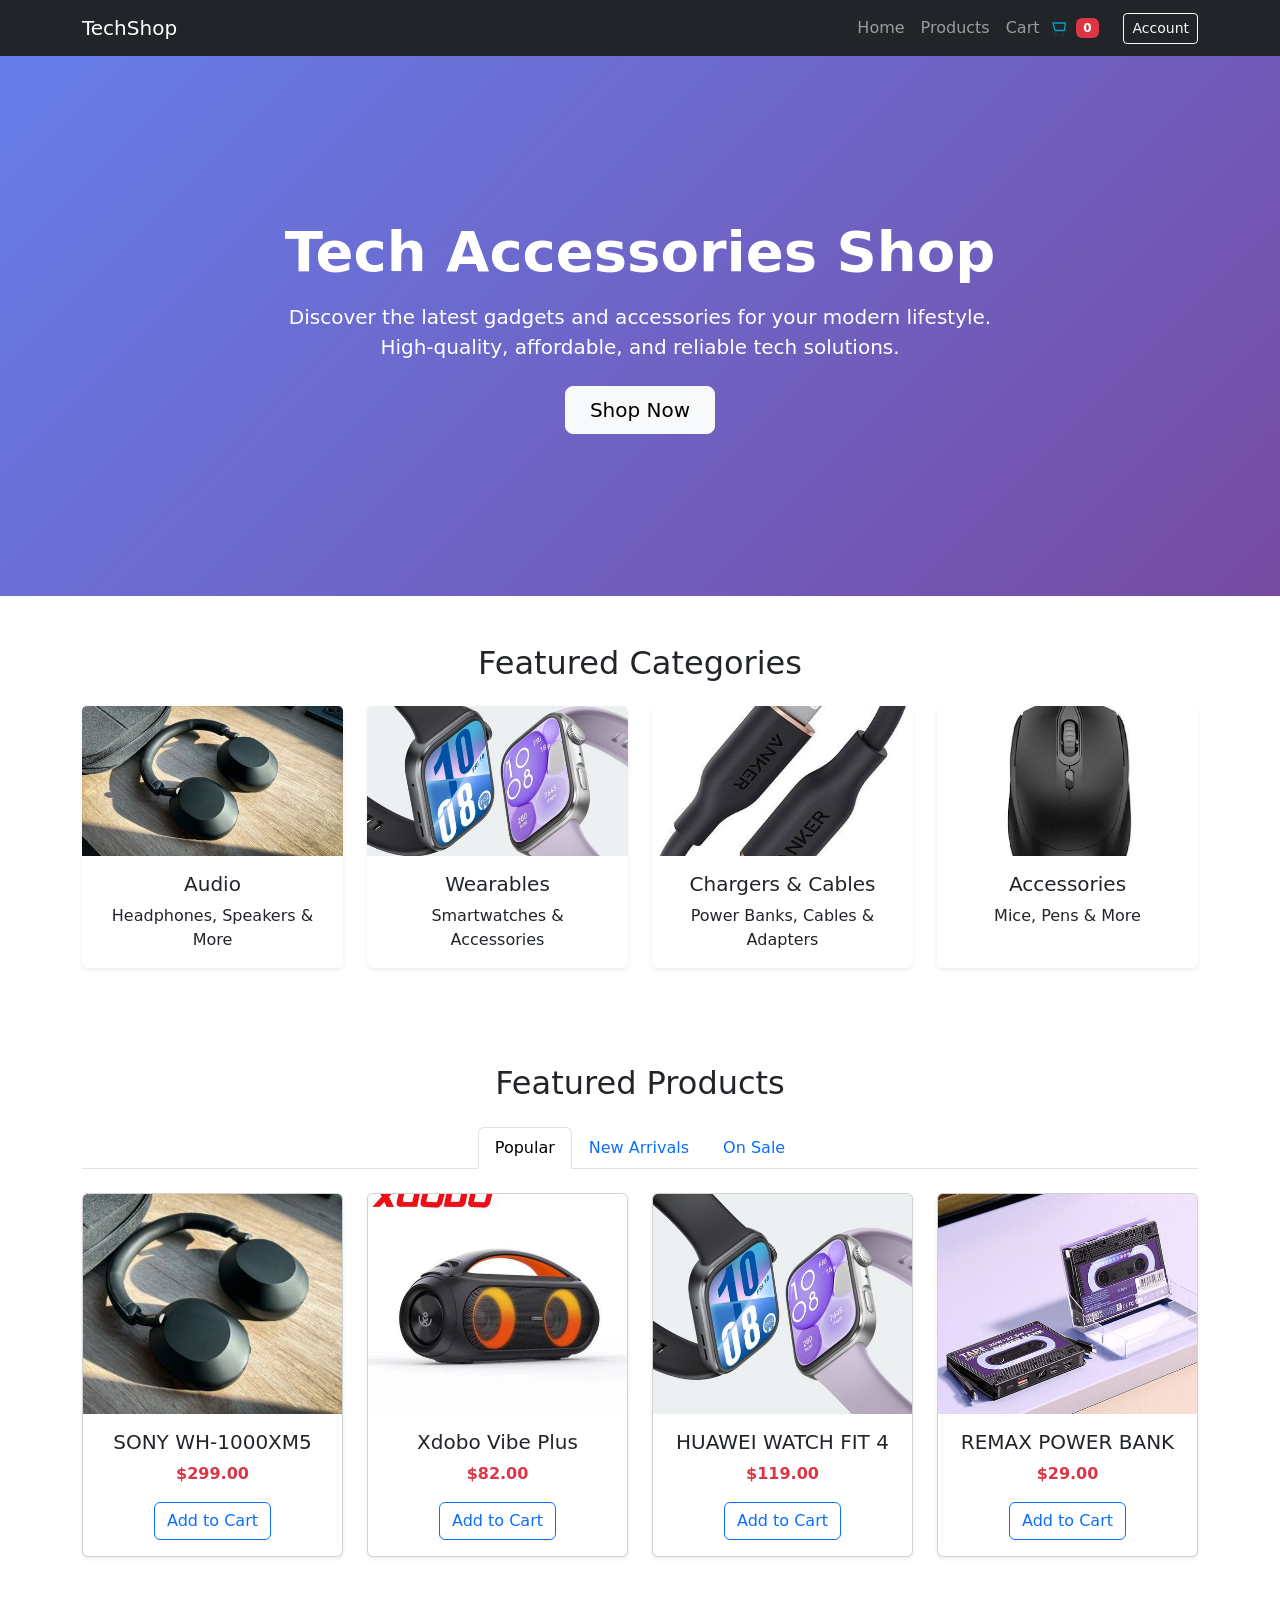
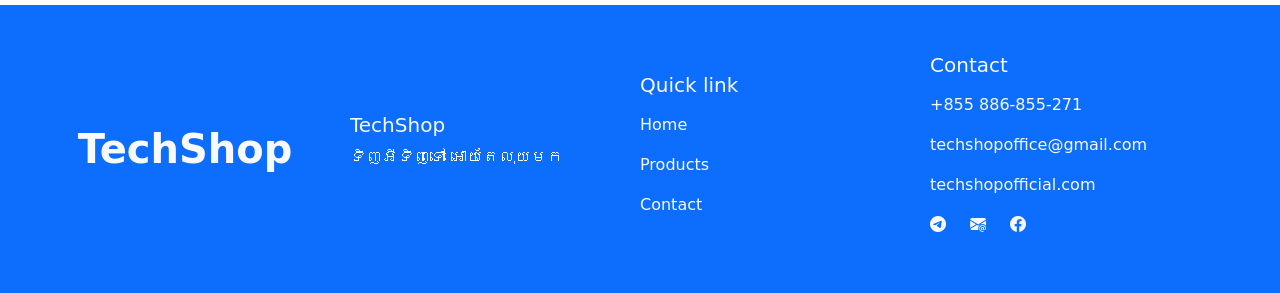
==== commit 372c1a21: "First commit" ====
--- a/index.html
+++ b/index.html
@@ -558,7 +558,7 @@
             </div>
             <div class="col-3 text-start">
               <h5>TechShop</h5>
-              <p>ទិញអីទិញទៅ ប្រគល់តែលុយមក​</p>
+              <p>ទិញអីទិញទៅ អោយតែលុយមក​</p>
             </div>
             <div class="col-3 text-start">
               <h5>Quick link</h5>
